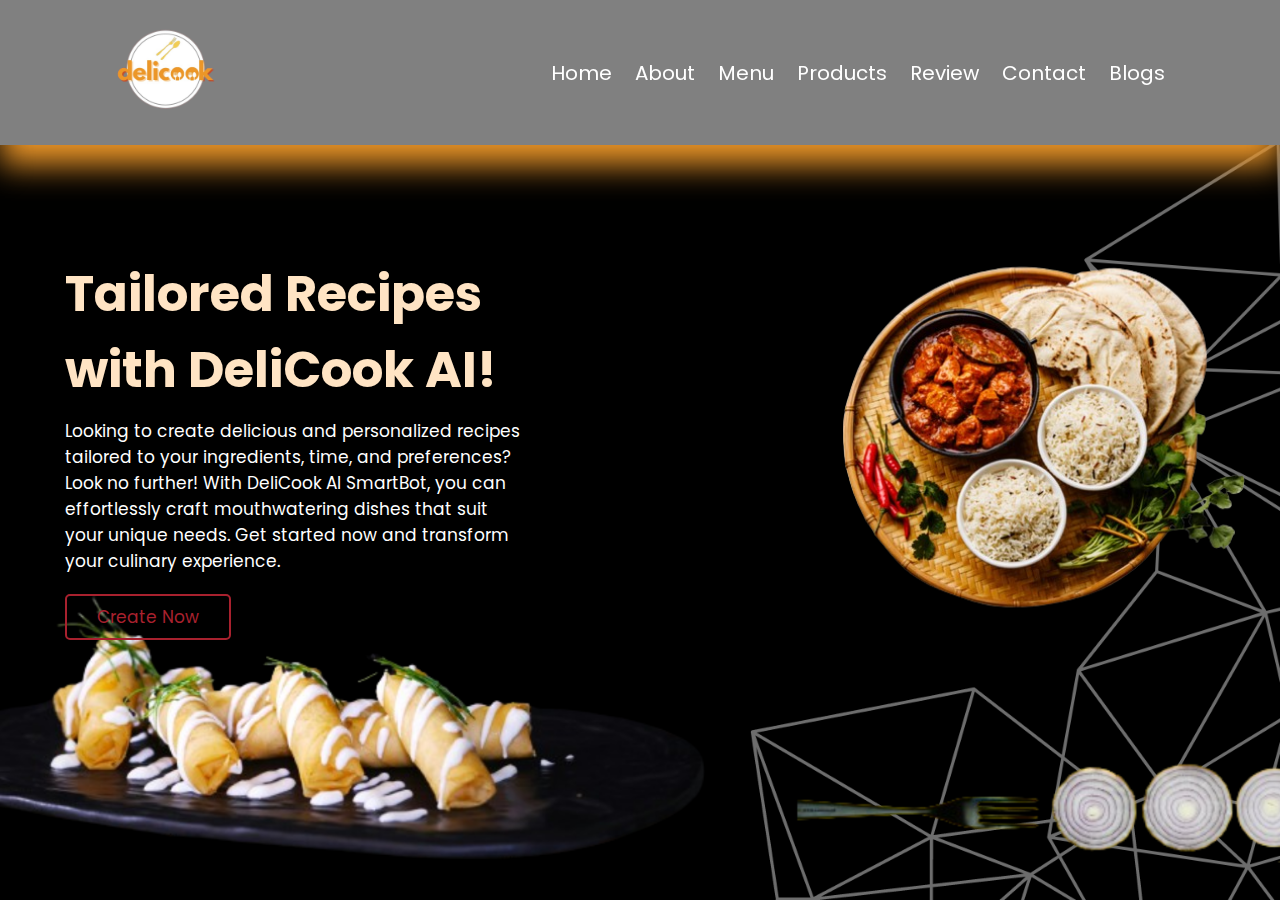
==== index.html @ 35f44f51 "Slight changes in Title" ====
<!DOCTYPE html>
<html lang="en">
<head>
    <meta charset="UTF-8">
    <meta name="viewport" content="width=device-width, initial-scale=1.0">
    <title>DeliCook | AI ChatBot</title>
    <link rel="icon" type="image/x-icon" href="LOGO-removebg-preview.png">
     

    <link rel="stylesheet" href="https://cdnjs.cloudflare.com/ajax/libs/font-awesome/6.5.2/css/all.min.css">

    <!-- custom css file -->
    
    <link rel="stylesheet" href="style.css">
    


</head>
<body>

    <!-- header section starts -->
     <header class = header>
        <a href="#" class="logo">
            <img src="LOGO-removebg-preview.png">
        </a>

        <NAV class="navbar"> 
        <a href="#home">Home</a>
        <a href="#about">About</a>
        <a href="#menu">Menu</a>
        <a href="#product">Products</a>
        <a href="#review">Review</a>
        <a href="#contact">Contact</a>
        <a href="#blogs">Blogs</a>
        </NAV>

        <div class="fas fa-bars" id="menu-btn"></div>
        

     </header>
    <!-- header section ends -->

    <!-- home section starts -->

    <section class="home" id="home">
        <div class="content">
            <h3>Tailored Recipes with DeliCook AI!</h3>
            <p>Looking to create delicious and personalized recipes tailored to your ingredients, time, and preferences? Look no further! With DeliCook AI SmartBot, you can effortlessly craft mouthwatering dishes that suit your unique needs. Get started now and transform your culinary experience.</p>
            <a href="#" class="btn">Create Now</a>
        </div>

        <div class="image">
            <img src="home-removebg-preview.png"></div>
    </section>


    <!-- custom js file link -->

    <script src="script.js"></script>



    







</body>
</html>
---- style.css ----
@import url('https://fonts.googleapis.com/css2?family=Poppins:wght@400;600;900&display=swap');

:root{
    --main-color:#a8212e;
    --secondary:#ed9729;
    --bg:#a8212e;
    --border:1rem solid rgba(255,255,255,.3);
}



*{
    font-family: 'Poppins', sans-serif;
    margin:0; padding:0;
    box-sizing: border-box;
    outline: none;border: none;
    text-decoration: none;
    transition: .2s linear;
}

html{
    font-size: 62.5%;
    overflow-x: hidden;
    scroll-padding-top: 9 rem;
    scroll-behavior: smooth;
}

html::-webkit-scrollbar{
    width: .8rem;
}

html::-webkit-scrollbar-track{
    background: transparent;
}

html::-webkit-scrollbar-thumb{
    background: #fff;
    border-radius: 5rem;
}

.section{
    padding: 2rem 9%;
}

.btn{
    display: inline-block;
    padding: .8rem 3rem ;
    border: .2rem solid var(--main-color);
    color: var(--main-color);
    cursor: pointer;
    font-size: 1.7rem;
    border-radius: .5rem;
    position: relative;
    overflow: hidden;
    z-index: 0;
    margin-top: 1rem;
}

.btn::before{
    content: '';
    position: absolute;
    top: 0; right:0;
    width: 0%;
    height: 100%;
    background:var(--main-color);
    transition: .3s linear;
    z-index: -1;
}

.btn:hover::before{
    width: 100%;
    left:0;
}

.btn:hover{
    color:#fff;
}
body{
    background: #fffada;
}

.header{
    background:grey;
    display: flex;
    align-items: center;
    justify-content: space-between;
    padding:2rem 9%;
    box-shadow: 0 2rem 3rem #ed9729;
    position: fixed;
    top:0;left:0;right:0;
    z-index:1000 ;
}

.header .logo img{
    height: 10rem;
}

.header .navbar a{
    margin-left: 2rem;
    font-size: 2rem;
    color:#fff;
}

.header .navbar a:hover{
    color:#ed9729;
    border-bottom: .1rem solid var(--main-color);
    padding-bottom: .5rem;
}

.header .icons div{
    color: #ed9729;
    cursor: pointer;
    font-size: 2.5rem;
    margin-left: 2rem;
}

.header .icons div:hover{
    color: #fff;
}

#menu-btn{
    font-size: 3rem;
    cursor: pointer;
    color: #ed9729;
    border: .1rem solid #ed9729;
    border-radius: .7rem;
    padding: .5rem 1.5rem;
    display: none;
}

.home{
    display: flex;
    flex-wrap: wrap;
    gap: 10rem;
    min-height: 100vh;
    align-items: center;
    background: url(Untitled\ design\ \(2\).png)no-repeat;
    background-size: cover;
    background-position: center;
}

.home .content{
    flex:1 1 40rem;
    padding: 6.5rem;
}

.home .image{
    flex:1 1 40rem;
}

.home .image img{
    width: 120%;
    padding: 5rem;
    animation: float 2s linear infinite;
}

@keyframes float{
    0%, 100%{
        transform: translateY(2.5rem);
    }
    50%{
        transform: translateY(2rem);
    }
}

.home .content h3{
    font-size: 5rem;
    color: bisque;
}

.home .content p{
    font-size: 1.7rem;
    color: white;
    padding: 1rem 0%;

}
/*media queries */

@media(max-width:991px){

    html{
        font-size: 55%;
    }

    header{
        padding:2 rem;
    }

    section{
        padding: 2rem;
    }

}

@media(max-width:768px){
    #menu-btn{
        display: initial ;
    }

    header .navbar{
        position: absolute;
        top: 100%; left: 0%; right: 0%;
        background: gray;
        border-top: .1rem solid #ed9729;
        clip-path: polygon(0 0, 100% 0, 100% 0, 0% 0%);
    }

    header .navbar.active{
        clip-path: polygon(0 0, 100% 0, 100% 100%, 0% 100%);

    }

    header .navbar a{
        margin: 1.5rem;
        padding: 1.5rem;
        display: block;
        border: .2rem solid #ed9729;
        border-left: .5rem solid #ed9729;
        background: gray;
    }

    section{
        padding: 2rem;
    }

}

@media(max-width:400px){

    html{
        font-size: 55%;
    }

    section{
        padding: 2rem;
    }

}
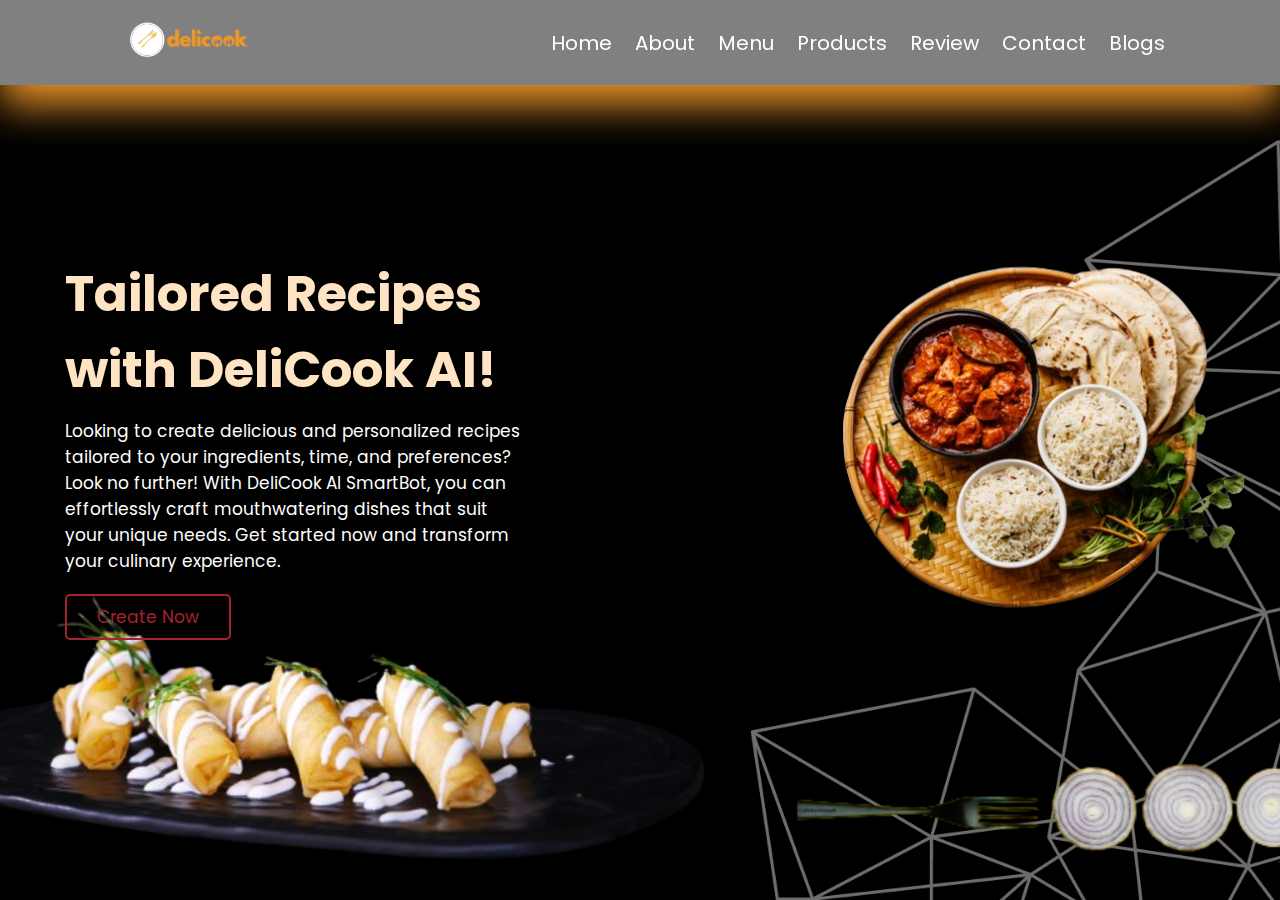
==== commit ce12c559: "Home Section Slight Changes" ====
--- a/index.html
+++ b/index.html
@@ -21,7 +21,7 @@
     <!-- header section starts -->
      <header class = header>
         <a href="#" class="logo">
-            <img src="LOGO-removebg-preview.png">
+            <img src="Untitled design (4).png" height="100px">
         </a>
 
         <NAV class="navbar"> 
--- a/style.css
+++ b/style.css
@@ -85,14 +85,14 @@
     align-items: center;
     justify-content: space-between;
     padding:2rem 9%;
-    box-shadow: 0 2rem 3rem #ed9729;
+    box-shadow: 0 2rem 4rem #ed9729;
     position: fixed;
     top:0;left:0;right:0;
     z-index:1000 ;
 }
 
 .header .logo img{
-    height: 10rem;
+    height: 4rem;
 }
 
 .header .navbar a{
@@ -148,6 +148,8 @@
     flex:1 1 40rem;
 }
 
+
+
 .home .image img{
     width: 120%;
     padding: 5rem;
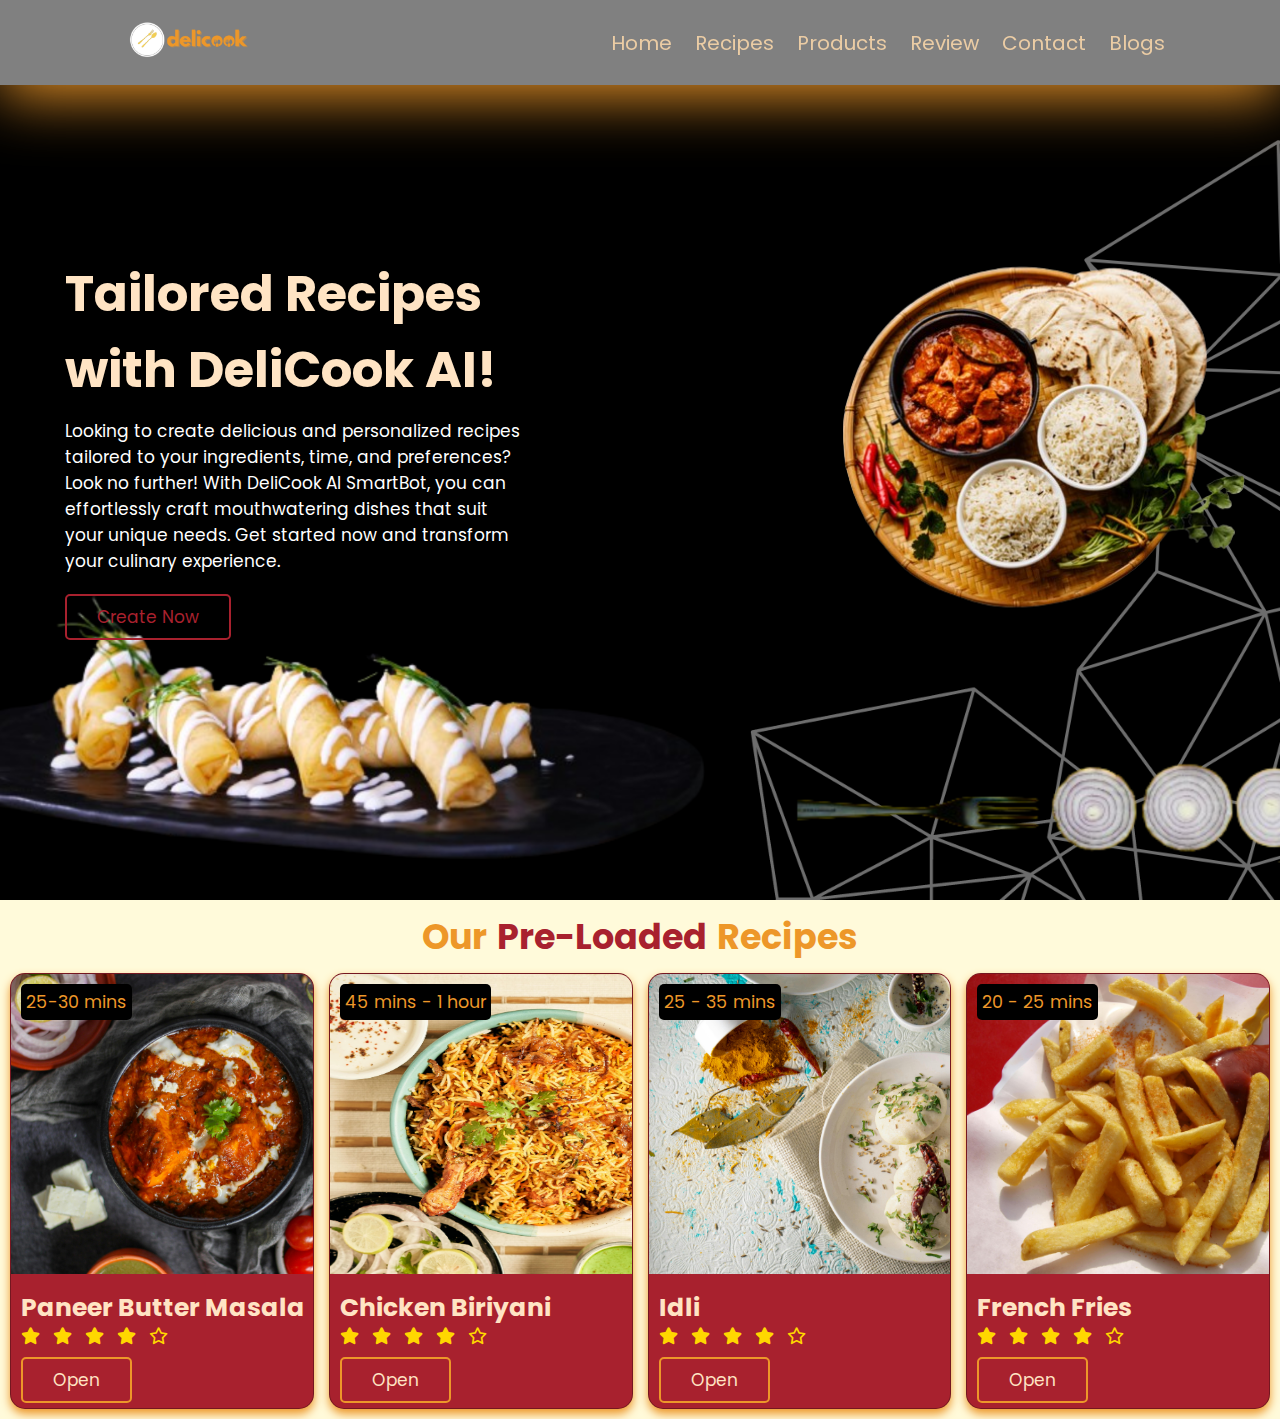
==== commit 44a47a9e: "Recipes Section Complete" ====
--- a/index.html
+++ b/index.html
@@ -26,8 +26,7 @@
 
         <NAV class="navbar"> 
         <a href="#home">Home</a>
-        <a href="#about">About</a>
-        <a href="#menu">Menu</a>
+        <a href="#recipes">Recipes</a>
         <a href="#product">Products</a>
         <a href="#review">Review</a>
         <a href="#contact">Contact</a>
@@ -53,6 +52,105 @@
             <img src="home-removebg-preview.png"></div>
     </section>
 
+    <!-- home section ends -->
+
+    <!-- recipes section starts -->
+
+    <section class="recipes" id="recipes">
+
+        <h1 class="heading">Our<span class="span">Pre-Loaded</span>Recipes</h1>
+        <div class="box-container">
+            <div class="box">
+                <span class="Time">25-30 mins</span>
+                <img class"image" src="Paneer.jpg" height="300" alt="">
+                <h3 class="h3">Paneer Butter Masala</h3>
+                <div class="stars">
+                    <i class="fas fa-star"></i>
+                    <i class="fas fa-star"></i>
+                    <i class="fas fa-star"></i>
+                    <i class="fas fa-star"></i>
+                    <i class="far fa-star"></i>
+                </div>
+                <a href="https://www.indianhealthyrecipes.com/paneer-butter-masala-restaurant-style/" class="btn">Open </a>
+            </div>
+
+            <div class="box">
+                <span class="Time">45 mins - 1 hour</span>
+                <img class"image" src="biriyani.jpg" height="300" width="400" alt="">
+                <h3 class="h3">Chicken Biriyani</h3>
+                <div class="stars">
+                    <i class="fas fa-star"></i>
+                    <i class="fas fa-star"></i>
+                    <i class="fas fa-star"></i>
+                    <i class="fas fa-star"></i>
+                    <i class="far fa-star"></i>
+                </div>
+                <a href="https://www.indianhealthyrecipes.com/paneer-butter-masala-restaurant-style/" class="btn">Open </a>
+            </div>
+
+            <div class="box">
+                <span class="Time">25 - 35 mins</span>
+                <img class"image" src="Idli.jpg" height="300" alt="">
+                <h3 class="h3">Idli</h3>
+                <div class="stars">
+                    <i class="fas fa-star"></i>
+                    <i class="fas fa-star"></i>
+                    <i class="fas fa-star"></i>
+                    <i class="fas fa-star"></i>
+                    <i class="far fa-star"></i>
+                </div>
+                <a href="https://www.indianhealthyrecipes.com/paneer-butter-masala-restaurant-style/" class="btn">Open </a>
+            </div>
+
+            <div class="box">
+                <span class="Time">20 - 25 mins</span>
+                <img class"image" src="French Fries.jpg" height="300" alt="">
+                <h3 class="h3">French Fries</h3>
+                <div class="stars">
+                    <i class="fas fa-star"></i>
+                    <i class="fas fa-star"></i>
+                    <i class="fas fa-star"></i>
+                    <i class="fas fa-star"></i>
+                    <i class="far fa-star"></i>
+                </div>
+                <a href="https://www.indianhealthyrecipes.com/paneer-butter-masala-restaurant-style/" class="btn">Open </a>
+            </div>
+
+            <!-- <div class="box">
+                <span class="Time">15-20 mins</span>
+                <img class"image" src="Indian Masala Chai.jpg" height="300" alt="">
+                <h3>Indian Masala Chai</h3>
+                <div class="stars">
+                    <i class="fas fa-star"></i>
+                    <i class="fas fa-star"></i>
+                    <i class="fas fa-star"></i>
+                    <i class="fas fa-star"></i>
+                    <i class="far fa-star"></i>
+                </div>
+                <a href="https://www.indianhealthyrecipes.com/paneer-butter-masala-restaurant-style/" class="btn">Open </a>
+            </div>
+
+            <div class="box">
+                <span class="Time">25 - 30 mins</span>
+                <img class"image" src="Lemom Rice.jpg" height="300" alt="">
+                <h3>Lemon Rice</h3>
+                <div class="stars">
+                    <i class="fas fa-star"></i>
+                    <i class="fas fa-star"></i>
+                    <i class="fas fa-star"></i>
+                    <i class="fas fa-star"></i>
+                    <i class="far fa-star"></i>
+                </div>
+                <a href="https://www.indianhealthyrecipes.com/paneer-butter-masala-restaurant-style/" class="btn">Open </a>
+            </div> -->
+
+            
+
+
+        
+        </div>
+    </section>
+
 
     <!-- custom js file link -->
 
--- a/style.css
+++ b/style.css
@@ -41,6 +41,15 @@
 .section{
     padding: 2rem 9%;
 }
+
+.heading{
+    text-align: center;
+    font-size:3.5rem;
+    padding:1rem;
+    color: #ed9729;
+}
+
+
 
 .btn{
     display: inline-block;
@@ -85,7 +94,7 @@
     align-items: center;
     justify-content: space-between;
     padding:2rem 9%;
-    box-shadow: 0 2rem 4rem #ed9729;
+    box-shadow: 0 1rem 6rem #ed9729;
     position: fixed;
     top:0;left:0;right:0;
     z-index:1000 ;
@@ -98,7 +107,7 @@
 .header .navbar a{
     margin-left: 2rem;
     font-size: 2rem;
-    color:#fff;
+    color:#ebcca4;
 }
 
 .header .navbar a:hover{
@@ -144,6 +153,103 @@
     padding: 6.5rem;
 }
 
+
+.heading .span{
+    text-align: center;
+    font-size:3.5rem;
+    padding:1rem;
+    color: #a8212e;
+
+}
+
+.recipes .box-container{
+    display: flex;
+    flex-wrap: wrap;
+    gap: 1.5rem;
+    margin-left: 1rem;
+    margin-right: 1rem;
+    margin-bottom: 1rem;
+}
+
+.recipes .box-container .box{
+    flex: 1 1 30rem;
+    position: relative;
+    overflow: hidden;
+    box-shadow: 0 .5rem 1rem #ed9729;
+    border: .1rem solid rgba(0, 0, 0, .3);
+    cursor: pointer;
+    background: #a8212e;
+    border-radius: 1.5rem;
+    position: relative;
+}
+
+.recipes .box-container .box .image{
+    height: 100%;
+    width: 100%;
+    object-fit: cover;
+    position: absolute;
+    top:-100%; left:0;
+}
+
+.recipes .box-container .box .Time{
+    position: absolute;
+    top: 1rem; left: 1rem;
+    background: black;
+    color: #ed9729;
+    font-size: 1.75rem;
+    padding: .5rem;
+    border-radius: .5rem;
+
+}
+
+.recipes .box-container .box h3{
+    font-size: 2.5rem;
+    color: bisque;
+    padding-top: 1rem;
+    padding-left: 1rem;
+}
+
+.recipes .box-container .box .stars i{
+    color: gold;
+    font-size: 1.7rem;
+    padding-left: 1rem;
+}
+
+.recipes .box-container .box .btn{
+    display: inline-block;
+    padding: .8rem 3rem ;
+    border: .2rem solid #ed9729;
+    color: bisque;
+    cursor: pointer;
+    font-size: 1.7rem;
+    border-radius: .5rem;
+    position: relative;
+    overflow: hidden;
+    z-index: 0;
+    margin-top: 1rem;
+    margin-left: 1rem;
+}
+
+.recipes .box-container .box .btn::before{
+    content: '';
+    position: absolute;
+    top: 0; right:0;
+    width: 0%;
+    height: 100%;
+    background:black;
+    transition: .3s linear;
+    z-index: -1;
+}
+
+.recipes .box-container .box .btn:hover::before{
+    width: 100%;
+    left:0;
+}
+
+.recipes .box-container .box .btn:hover{
+    color:#ed9729;
+} 
+
 .home .image{
     flex:1 1 40rem;
 }
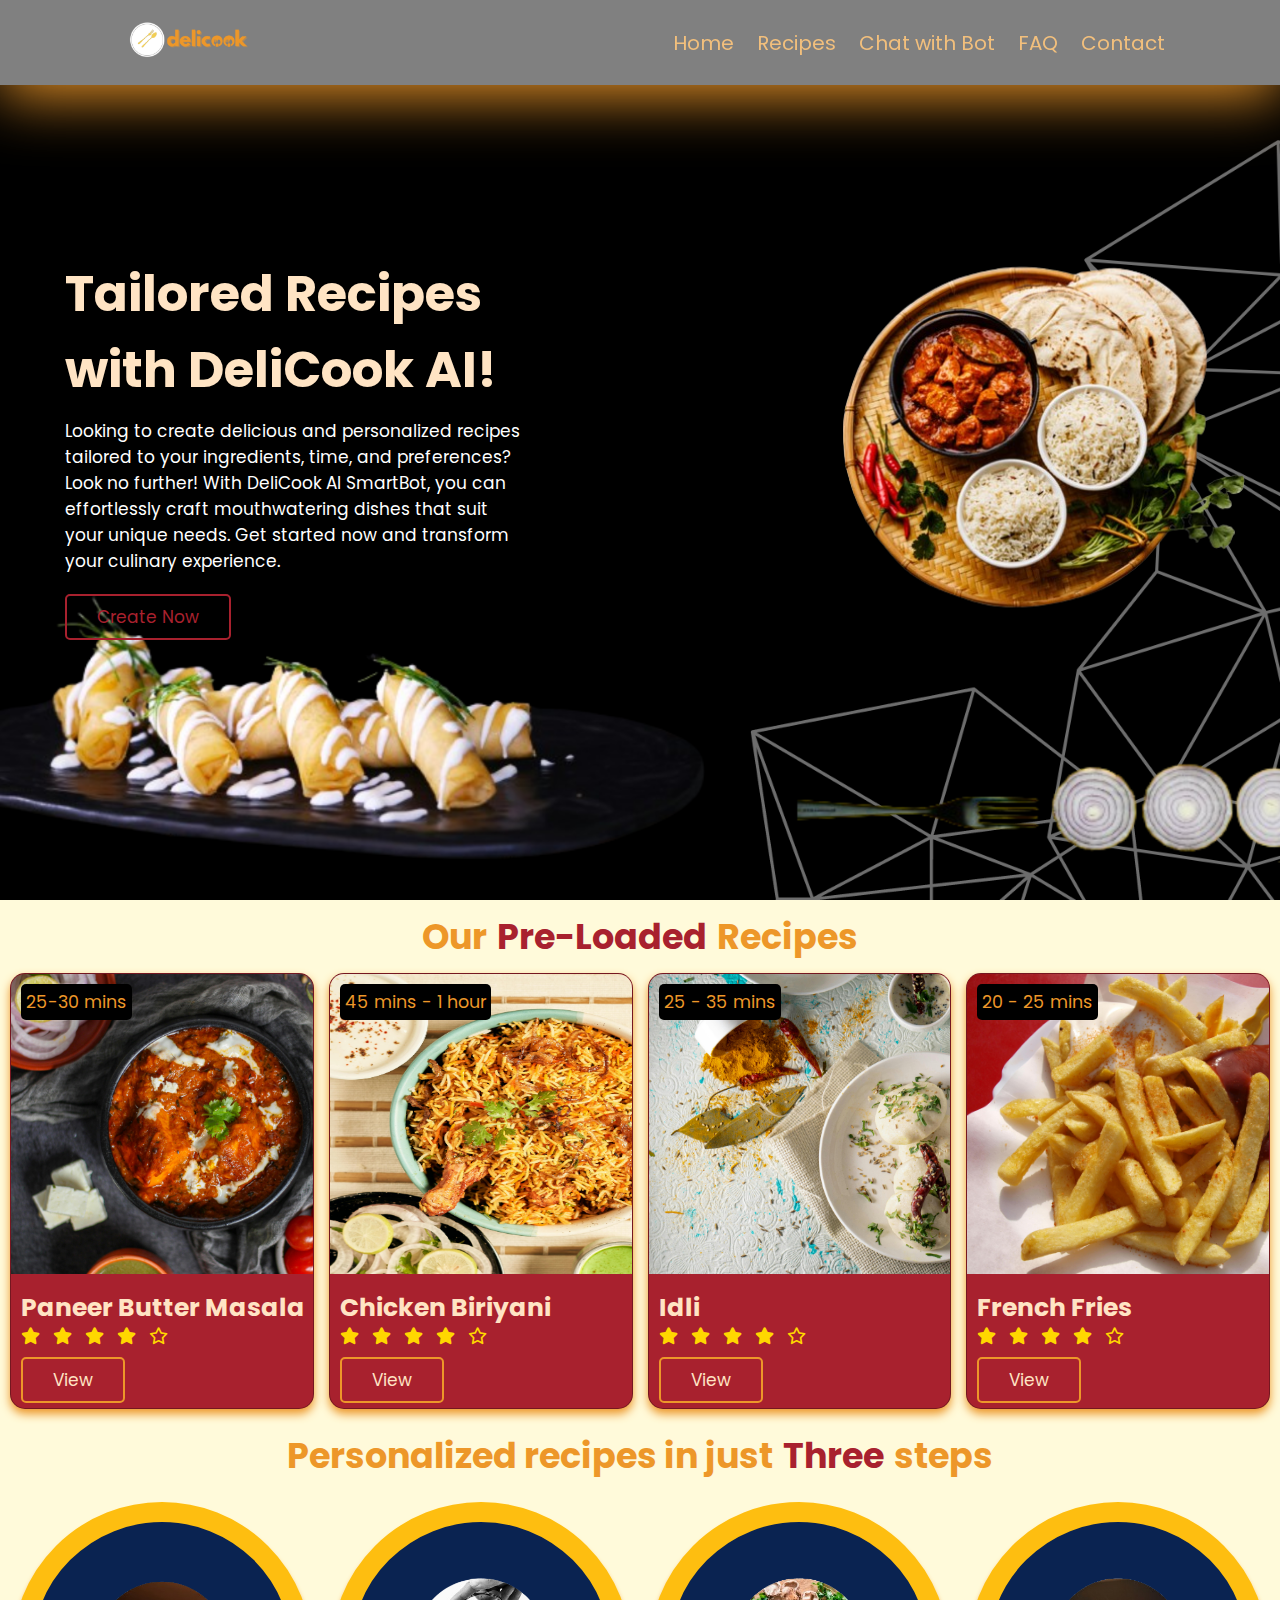
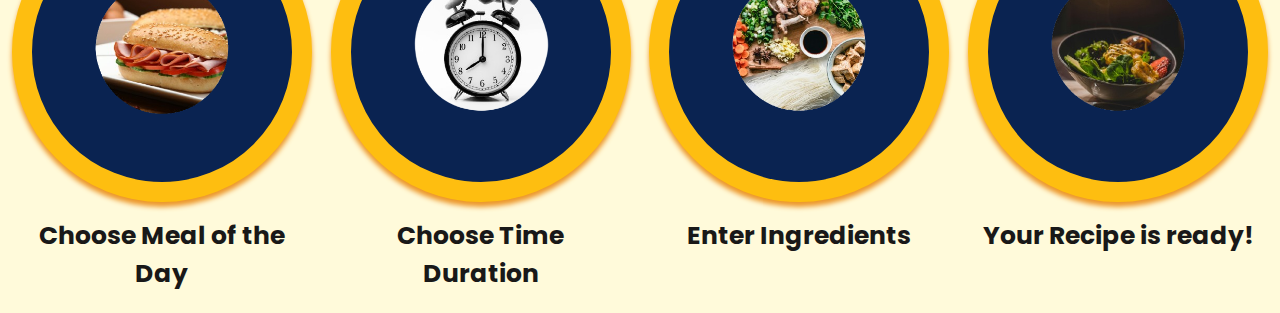
==== commit 44741c84: "Steps complete" ====
--- a/index.html
+++ b/index.html
@@ -27,10 +27,10 @@
         <NAV class="navbar"> 
         <a href="#home">Home</a>
         <a href="#recipes">Recipes</a>
-        <a href="#product">Products</a>
-        <a href="#review">Review</a>
+        <a target="_blank" href="https://mediafiles.botpress.cloud/4c23d855-51c5-4d95-b989-250f9d710478/webchat/bot.html">Chat with Bot</a>
+        <a href="#faq">FAQ</a>
         <a href="#contact">Contact</a>
-        <a href="#blogs">Blogs</a>
+        
         </NAV>
 
         <div class="fas fa-bars" id="menu-btn"></div>
@@ -45,7 +45,7 @@
         <div class="content">
             <h3>Tailored Recipes with DeliCook AI!</h3>
             <p>Looking to create delicious and personalized recipes tailored to your ingredients, time, and preferences? Look no further! With DeliCook AI SmartBot, you can effortlessly craft mouthwatering dishes that suit your unique needs. Get started now and transform your culinary experience.</p>
-            <a href="#" class="btn">Create Now</a>
+            <a target="_blank" href="https://mediafiles.botpress.cloud/4c23d855-51c5-4d95-b989-250f9d710478/webchat/bot.html" class="btn">Create Now</a>
         </div>
 
         <div class="image">
@@ -71,7 +71,7 @@
                     <i class="fas fa-star"></i>
                     <i class="far fa-star"></i>
                 </div>
-                <a href="https://www.indianhealthyrecipes.com/paneer-butter-masala-restaurant-style/" class="btn">Open </a>
+                <a target="_blank" href="https://www.indianhealthyrecipes.com/paneer-butter-masala-restaurant-style/" class="btn">View</a>
             </div>
 
             <div class="box">
@@ -85,7 +85,7 @@
                     <i class="fas fa-star"></i>
                     <i class="far fa-star"></i>
                 </div>
-                <a href="https://www.indianhealthyrecipes.com/paneer-butter-masala-restaurant-style/" class="btn">Open </a>
+                <a target="_blank" href="https://www.indianhealthyrecipes.com/chicken-biryani-recipe/" class="btn">View</a>
             </div>
 
             <div class="box">
@@ -99,7 +99,7 @@
                     <i class="fas fa-star"></i>
                     <i class="far fa-star"></i>
                 </div>
-                <a href="https://www.indianhealthyrecipes.com/paneer-butter-masala-restaurant-style/" class="btn">Open </a>
+                <a target="_blank" href="https://www.indianhealthyrecipes.com/soft-idli-recipe-using-idli-rava/" class="btn">View </a>
             </div>
 
             <div class="box">
@@ -113,7 +113,7 @@
                     <i class="fas fa-star"></i>
                     <i class="far fa-star"></i>
                 </div>
-                <a href="https://www.indianhealthyrecipes.com/paneer-butter-masala-restaurant-style/" class="btn">Open </a>
+                <a target="_blank" href="https://www.indianhealthyrecipes.com/french-fries/" class="btn">View</a>
             </div>
 
             <!-- <div class="box">
@@ -144,10 +144,33 @@
                 <a href="https://www.indianhealthyrecipes.com/paneer-butter-masala-restaurant-style/" class="btn">Open </a>
             </div> -->
 
-            
+        </div>
+    </section>
+
+    <!-- steps section -->
+
+<h1 class="heading">Personalized recipes in just<span class="span">Three</span>steps</h1> 
 
 
-        
+    <section class="steps">
+        <div class="box">
+            <img src="Untitled_design__5_-removebg-preview.png" height="300">
+            <h3>Choose Meal of the Day</h3>
+        </div>
+
+        <div class="box">
+            <img src="Untitled_design__6_-removebg-preview.png" height="300" alt="">
+            <h3>Choose Time Duration</h3>
+        </div>
+
+        <div class="box">
+            <img src="Untitled_design__7_-removebg-preview.png" height="300" alt="">
+            <h3>Enter Ingredients</h3>
+        </div>
+
+        <div class="box">
+            <img src="Untitled_design__8_-removebg-preview.png" height="300" alt="">
+            <h3>Your Recipe is ready!</h3>
         </div>
     </section>
 
--- a/style.css
+++ b/style.css
@@ -42,13 +42,12 @@
     padding: 2rem 9%;
 }
 
-.heading{
-    text-align: center;
+.heading {
+    text-align:center;
     font-size:3.5rem;
     padding:1rem;
     color: #ed9729;
 }
-
 
 
 .btn{
@@ -107,7 +106,7 @@
 .header .navbar a{
     margin-left: 2rem;
     font-size: 2rem;
-    color:#ebcca4;
+    color:#f2bf7c;
 }
 
 .header .navbar a:hover{
@@ -228,6 +227,7 @@
     z-index: 0;
     margin-top: 1rem;
     margin-left: 1rem;
+    margin-bottom: 0.75jrem;
 }
 
 .recipes .box-container .box .btn::before{
@@ -262,6 +262,38 @@
     animation: float 2s linear infinite;
 }
 
+.steps{
+    display: flex;
+    flex-wrap: wrap;
+    gap: 1.5rem;
+    padding: 1rem;
+}
+
+.steps .box{
+    flex: 1 1 0rem;
+    padding: 0rem;
+    text-align: center;
+    color: fff;
+    background-size: cover;
+    object-fit: cover;
+}
+
+.steps .box img{
+    border-radius: 50%;
+    border: 2rem solid #FEBE10;
+    box-shadow: 0 .5rem .5rem #ed9729;
+    background-color: #0a2351;
+    background-size: cover;
+    object-fit: cover;
+}
+
+
+.steps .box h3{
+    font-size: 2.5rem;
+    color: rgb(25, 24, 24);
+    padding: 1rem;
+}
+
 @keyframes float{
     0%, 100%{
         transform: translateY(2.5rem);
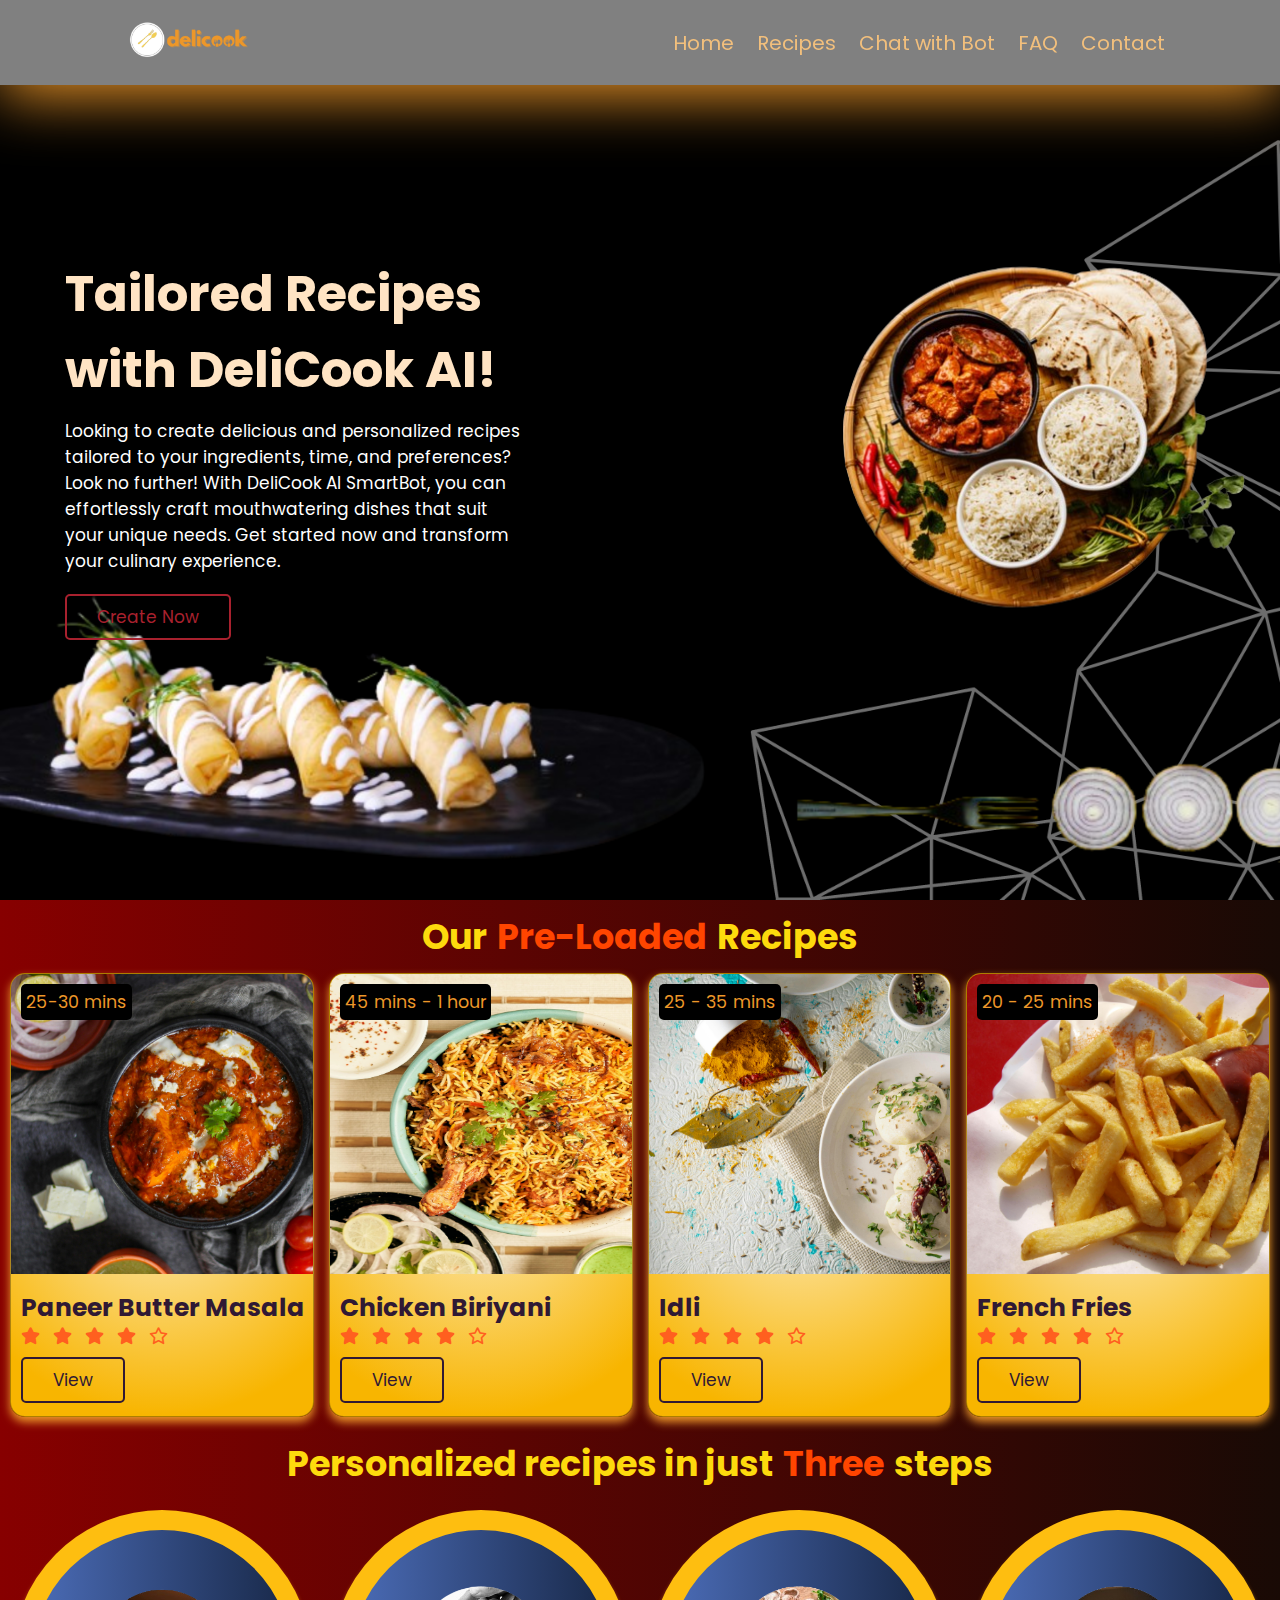
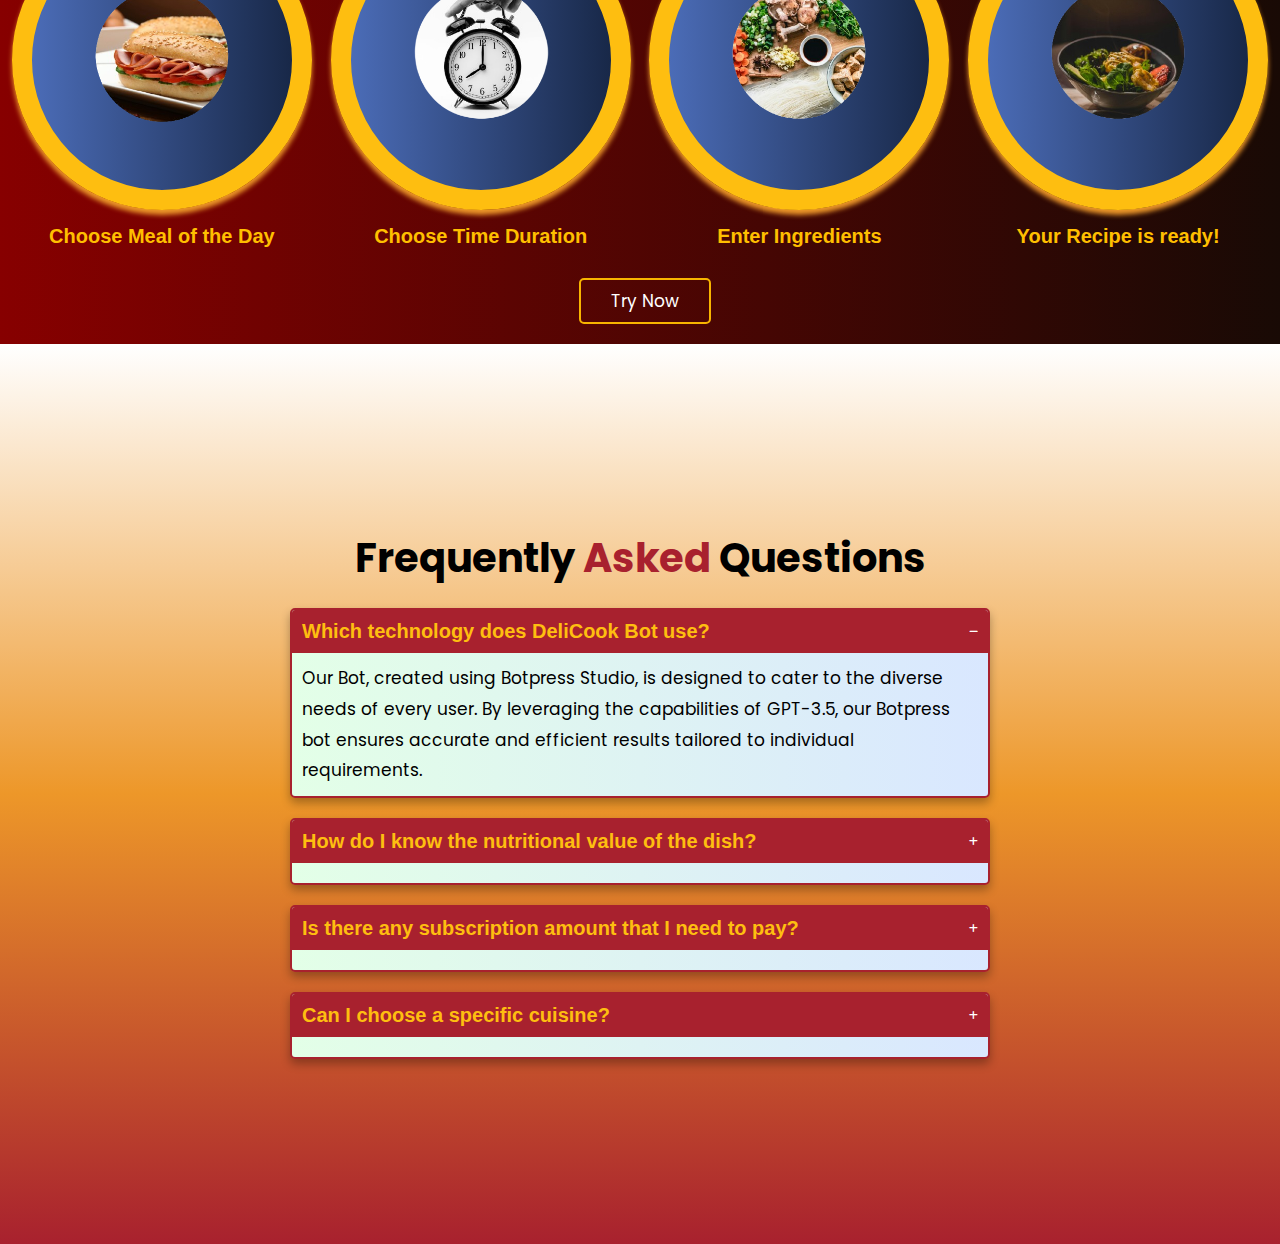
==== commit 7b085220: "FAQ complete" ====
--- a/index.html
+++ b/index.html
@@ -172,6 +172,43 @@
             <img src="Untitled_design__8_-removebg-preview.png" height="300" alt="">
             <h3>Your Recipe is ready!</h3>
         </div>
+
+        
+
+    </section>
+
+    <div class="boxdiv">
+
+        <a target="_blank" href="https://mediafiles.botpress.cloud/4c23d855-51c5-4d95-b989-250f9d710478/webchat/bot.html" class="btn">Try Now</a>
+     
+    </div>
+    
+
+    <section class="faq" id="faq">
+    <div class="box-container">
+        <h1 class="headon">Frequently <span class="span">Asked </span>Questions</h1>
+        <div class="box active">
+            <div class="head"><h3>Which technology does DeliCook Bot use?</h3> <i class="fas fa-minus"></i></div>
+            <p class="content">Our Bot, created using Botpress Studio, is designed to cater to the diverse needs of every user. By leveraging the capabilities of GPT-3.5, our Botpress bot ensures accurate and efficient results tailored to individual requirements.</p>
+        </div>
+
+        <div class="box">
+            <div class="head"><h3>How do I know the nutritional value of the dish?</h3> <i class="fas fa-plus"></i></div>
+            <p class="content">Our top priority has always been providing healthy and delicious food. Once a recipe is generated, you are welcome to ask the bot any follow-up questions about nutritional value, servings, and other related topics.</p>
+        </div>
+
+        <div class="box">
+            <div class="head"><h3>Is there any subscription amount that I need to pay?</h3> <i class="fas fa-plus"></i></div>
+            <p class="content">No, our primary focus is to deliver recipes that are free for all and there is absolute no need to pay a single penny to use this service.</p>
+        </div>
+
+        <div class="box">
+            <div class="head"><h3>Can I choose a specific cuisine?</h3> <i class="fas fa-plus"></i></div>
+            <p class="content">Yes, we offer a wide variety of dishes from nearly every country around the world.</p>
+        </div>
+
+    </div>
+
     </section>
 
 
--- a/style.css
+++ b/style.css
@@ -46,7 +46,7 @@
     text-align:center;
     font-size:3.5rem;
     padding:1rem;
-    color: #ed9729;
+    color: #FDDA0D;
 }
 
 
@@ -84,7 +84,7 @@
     color:#fff;
 }
 body{
-    background: #fffada;
+    background-image: linear-gradient(to right, #870000, #190a05);
 }
 
 .header{
@@ -157,7 +157,7 @@
     text-align: center;
     font-size:3.5rem;
     padding:1rem;
-    color: #a8212e;
+    color: orangered;
 
 }
 
@@ -177,7 +177,7 @@
     box-shadow: 0 .5rem 1rem #ed9729;
     border: .1rem solid rgba(0, 0, 0, .3);
     cursor: pointer;
-    background: #a8212e;
+    background-image: radial-gradient(circle farthest-side, #fceabb, #f8b500);
     border-radius: 1.5rem;
     position: relative;
 }
@@ -203,13 +203,13 @@
 
 .recipes .box-container .box h3{
     font-size: 2.5rem;
-    color: bisque;
+    color: #301934;
     padding-top: 1rem;
     padding-left: 1rem;
 }
 
 .recipes .box-container .box .stars i{
-    color: gold;
+    color: #ff5f1f;
     font-size: 1.7rem;
     padding-left: 1rem;
 }
@@ -217,8 +217,8 @@
 .recipes .box-container .box .btn{
     display: inline-block;
     padding: .8rem 3rem ;
-    border: .2rem solid #ed9729;
-    color: bisque;
+    border: .2rem solid #301934;
+    color: #301934;
     cursor: pointer;
     font-size: 1.7rem;
     border-radius: .5rem;
@@ -227,7 +227,7 @@
     z-index: 0;
     margin-top: 1rem;
     margin-left: 1rem;
-    margin-bottom: 0.75jrem;
+    margin-bottom: 0.75rem;
 }
 
 .recipes .box-container .box .btn::before{
@@ -255,7 +255,6 @@
 }
 
 
-
 .home .image img{
     width: 120%;
     padding: 5rem;
@@ -282,16 +281,57 @@
     border-radius: 50%;
     border: 2rem solid #FEBE10;
     box-shadow: 0 .5rem .5rem #ed9729;
-    background-color: #0a2351;
-    background-size: cover;
+    background: linear-gradient(90deg, #4b6cb7 0%, #182848 100%);
     object-fit: cover;
 }
 
 
 .steps .box h3{
-    font-size: 2.5rem;
-    color: rgb(25, 24, 24);
+    font-size: 2rem;
+    color: #FFBF00;
     padding: 1rem;
+    font-family: Verdana, Geneva, Tahoma, sans-serif;
+}
+
+.boxdiv {
+    display: flex;
+    justify-content: center;
+    align-items: center;
+}
+
+.boxdiv .btn{
+    display: inline-block;
+    padding: .8rem 3rem ;
+    border: .2rem solid #f8b500;
+    color: white;
+    cursor: pointer;
+    font-size: 1.7rem;
+    border-radius: .5rem;
+    position: relative;
+    overflow: hidden;
+    z-index: 0;
+    margin-top: 1rem;
+    margin-left: 1rem;
+    margin-bottom: 2rem;
+}
+
+.boxdiv .btn::before{
+    content: '';
+    position: absolute;
+    top: 0; right:0;
+    width: 0%;
+    height: 100%;
+    background: linear-gradient(90deg, #fcff9e 0%, #c67700 100%);    transition: .3s linear;
+    z-index: -1;
+}
+
+.boxdiv .btn:hover::before{
+    width: 100%;
+    left:0;
+}
+
+.boxdiv .btn:hover{
+    color: black;
 }
 
 @keyframes float{
@@ -312,6 +352,93 @@
     font-size: 1.7rem;
     color: white;
     padding: 1rem 0%;
+
+}
+
+.head h3{
+    color:#FEBE10;
+    font-size: 2rem;
+    font-family: Verdana, Geneva, Tahoma, sans-serif;
+}
+
+.faq .box-container .headon{
+    font-size: 4rem;
+    color: black	;
+}
+
+.faq .box-container .headon .span{
+    color: #a8212e;
+    font-size: 4rem;
+}
+
+.faq .content{
+    color: black;
+    font-size: 1.7rem;
+}
+
+.faq {
+    background: linear-gradient(180deg, #fff, #ed9729, #a8212e);
+}
+
+.faq .box-container{
+    display: flex;
+    flex-wrap: wrap;
+    gap: 20px;
+    align-items: center;
+    justify-content: center;
+    flex-flow: column;
+    padding: 2px;
+    min-height: 100vh;
+    margin-top: 5 rem;
+}
+
+.faq .box-container .box{
+    max-width: 700px;
+    background: linear-gradient(90deg, #e3ffe7 0%, #d9e7ff 100%);
+    border: 2px solid #a8212e;
+    box-shadow: 0 5px 10px rgba(0, 0, 0, .3);
+    border-radius: 5px;
+    overflow: hidden;
+    position: relative;
+
+}
+
+.faq .box-container .box .head{
+    display: flex;
+    align-items: center;
+    justify-content: space-between;
+    gap: 10px;
+    padding: 10px;
+    cursor: pointer;
+}
+
+.faq .box-container .box .head{
+    background: #a8212e;
+    color: white;
+}
+
+.faq .box-container .box .head i{
+    transition: 0.5s cubic-bezier(0.05, 0.89, 0.26, 1.31);
+}
+
+.faq .box-container .box.active .head i{
+    transform: rotate(180deg);
+}
+
+.faq .box-container .box .content{
+    line-height: 1.8;
+    padding: 10px;
+    height: 0;
+    transform-origin: top;
+    transform: scaleY(0);
+}
+
+.faq .box-container .box.active .content{
+    padding: 10px;
+    height: auto;
+    transform-origin: top;
+    transform: scaleY(1);
+    transition: 0.5s cubic-bezier(0.05, 0.89, 0.26, 1.31);
 
 }
 /*media queries */
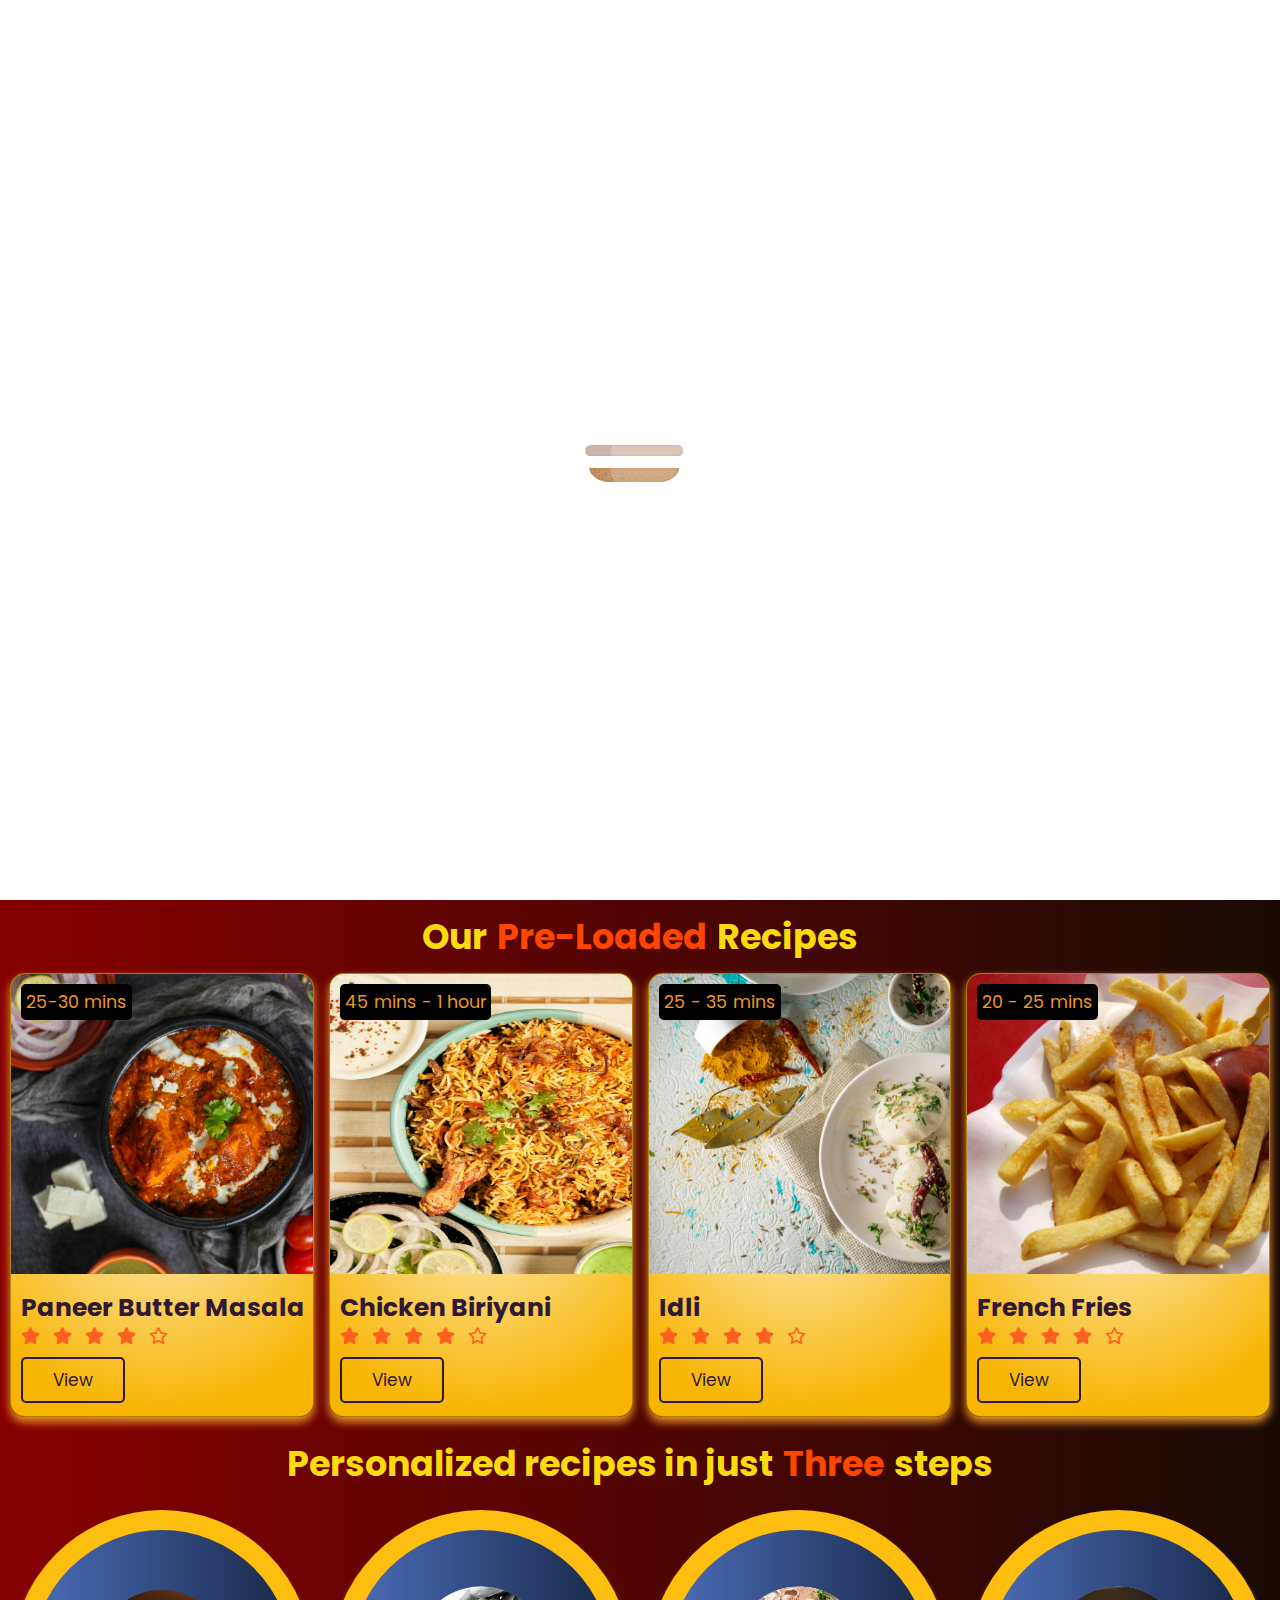
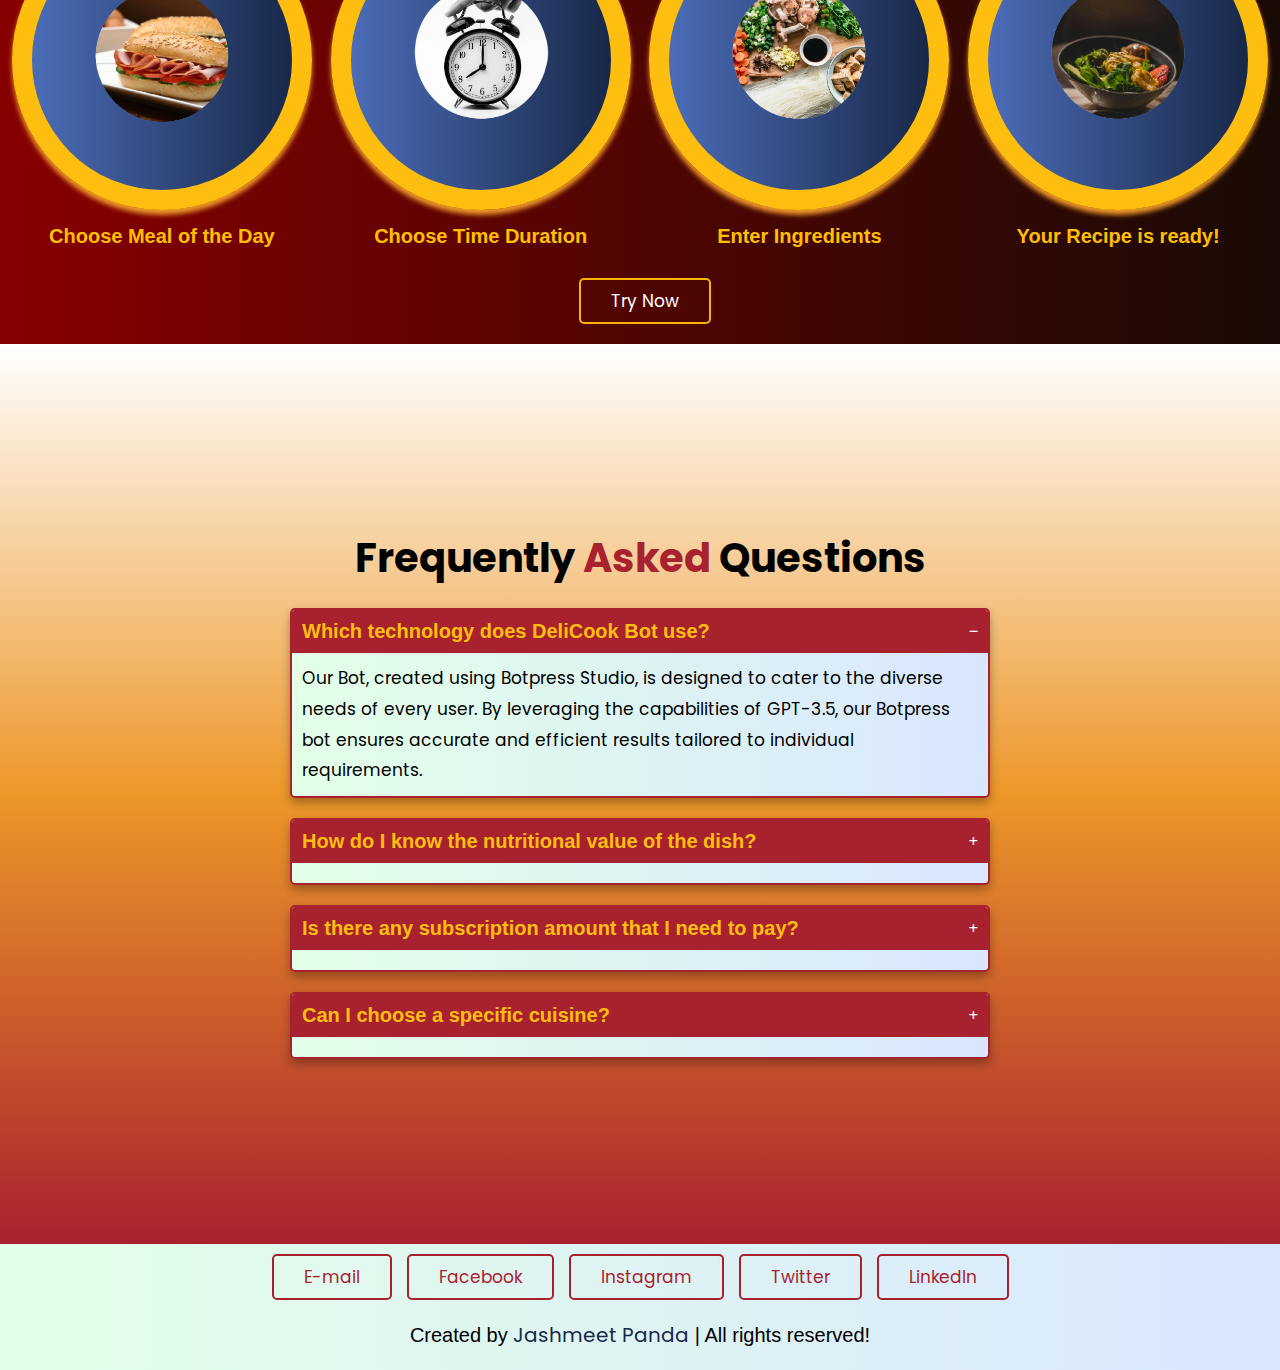
==== commit 21748f38: "Complete" ====
--- a/index.html
+++ b/index.html
@@ -211,8 +211,25 @@
 
     </section>
 
+    <section class="contact" id="contact">
+        <div class="share">
+            <a href="#" class="btn">E-mail</a>
+            <a href="#" class="btn">Facebook</a>
+            <a href="#" class="btn">Instagram</a>
+            <a href="#" class="btn">Twitter</a>
+            <a target="_blank" href="https://www.linkedin.com/in/jashmeetpanda" class="btn">LinkedIn</a>
+        </div>
+
+        <h1 class="credit"> Created by <span>Jashmeet Panda</span> | All rights reserved!</h1>
+    </section>
+
+    <div class="loader-container">
+        <img src="loader.gif" alt="">
+    </div>
+
 
     <!-- custom js file link -->
+    
 
     <script src="script.js"></script>
 
--- a/style.css
+++ b/style.css
@@ -334,6 +334,46 @@
     color: black;
 }
 
+.contact {
+    background: linear-gradient(90deg, #e3ffe7 0%, #d9e7ff 100%);;
+    text-align: center;
+}
+
+.contact .share{
+    display: flex;
+    gap: 1.5rem;
+    justify-content: center;
+    flex-wrap: wrap;
+}
+
+.contact .credit{
+    padding: 2rem 1rem;
+    color: black;
+    font-weight: normal;
+    font-family: Verdana, Geneva, Tahoma, sans-serif;
+    font-size: 2rem;
+}
+
+.contact .credit span{
+    color: #182848;
+}
+
+.loader-container{
+    position: fixed;
+    top: 0; left: 0;
+    z-index: 10000;
+    background: #fff;
+    display: flex;
+    align-items: center;
+    justify-content: center;
+    height: 100%;
+    width: 100%;
+}
+
+.loader-container.fade-out{
+    top: -120%;
+}
+
 @keyframes float{
     0%, 100%{
         transform: translateY(2.5rem);
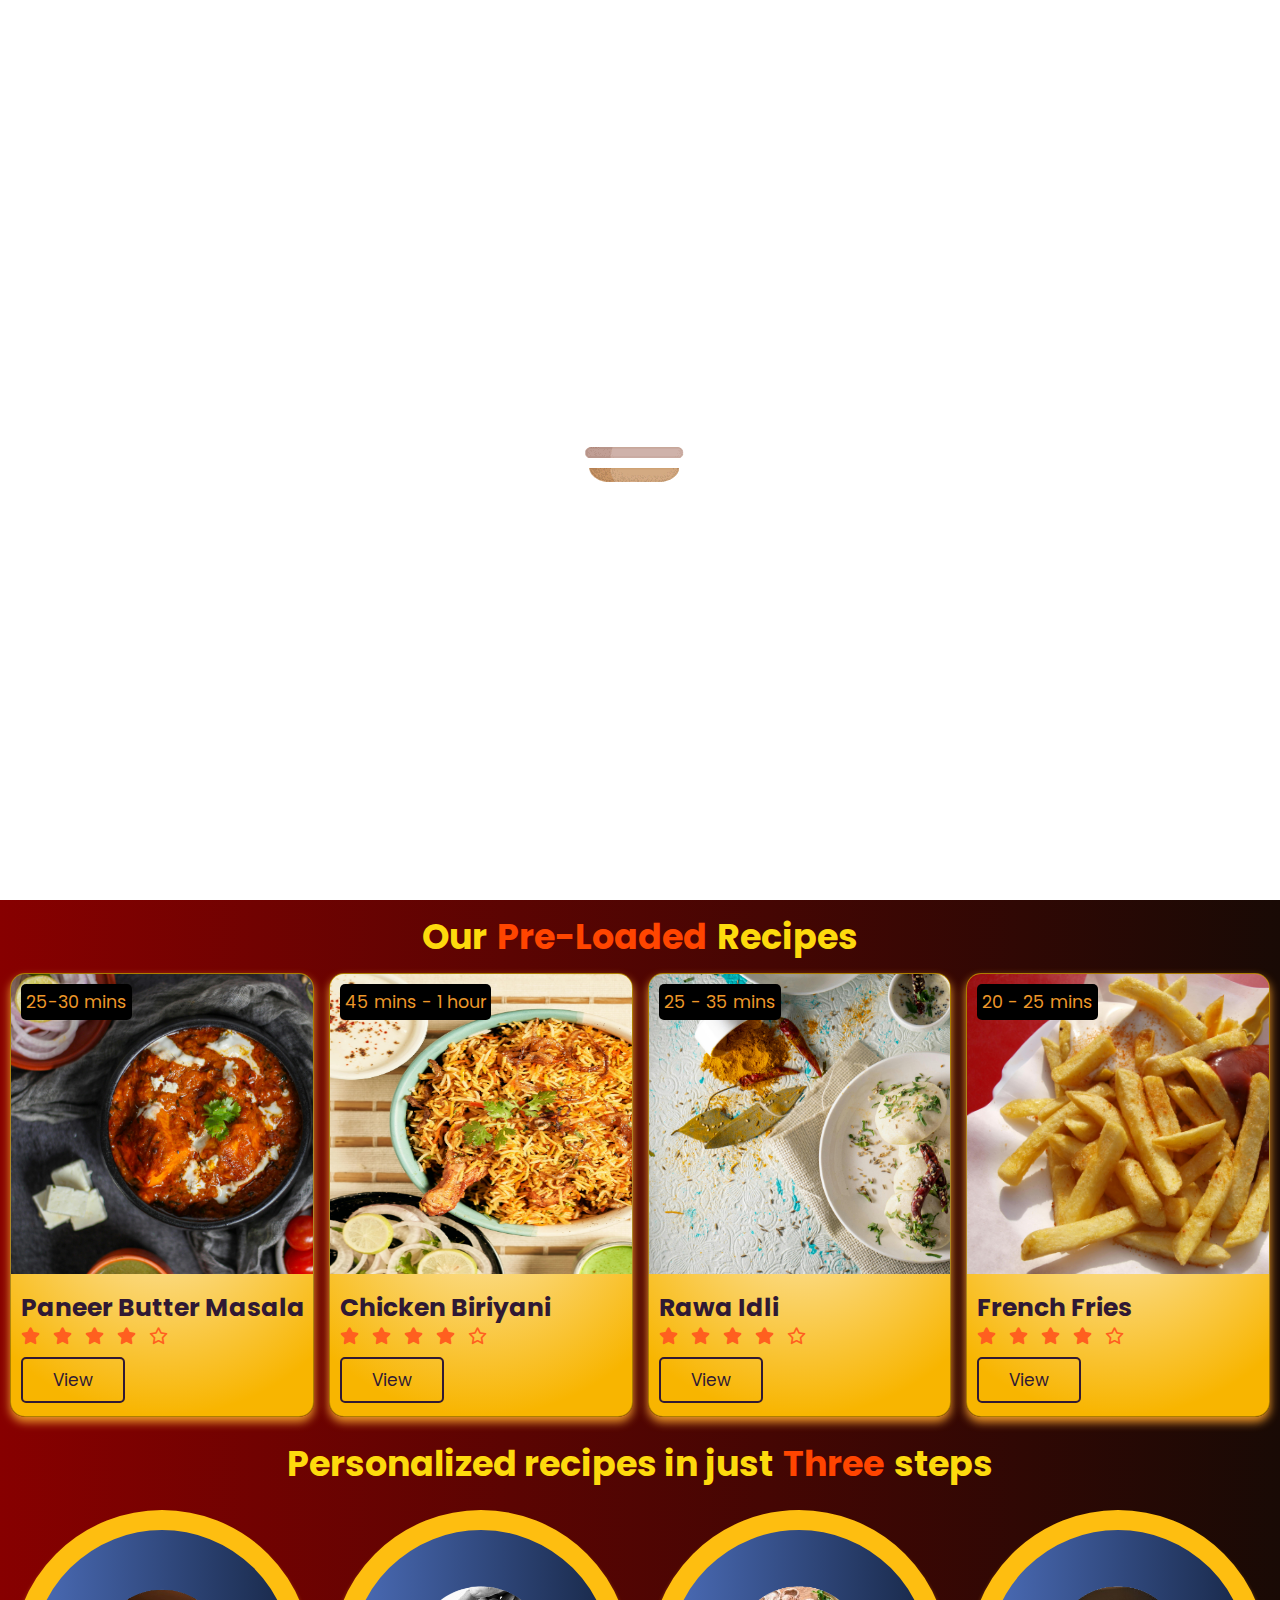
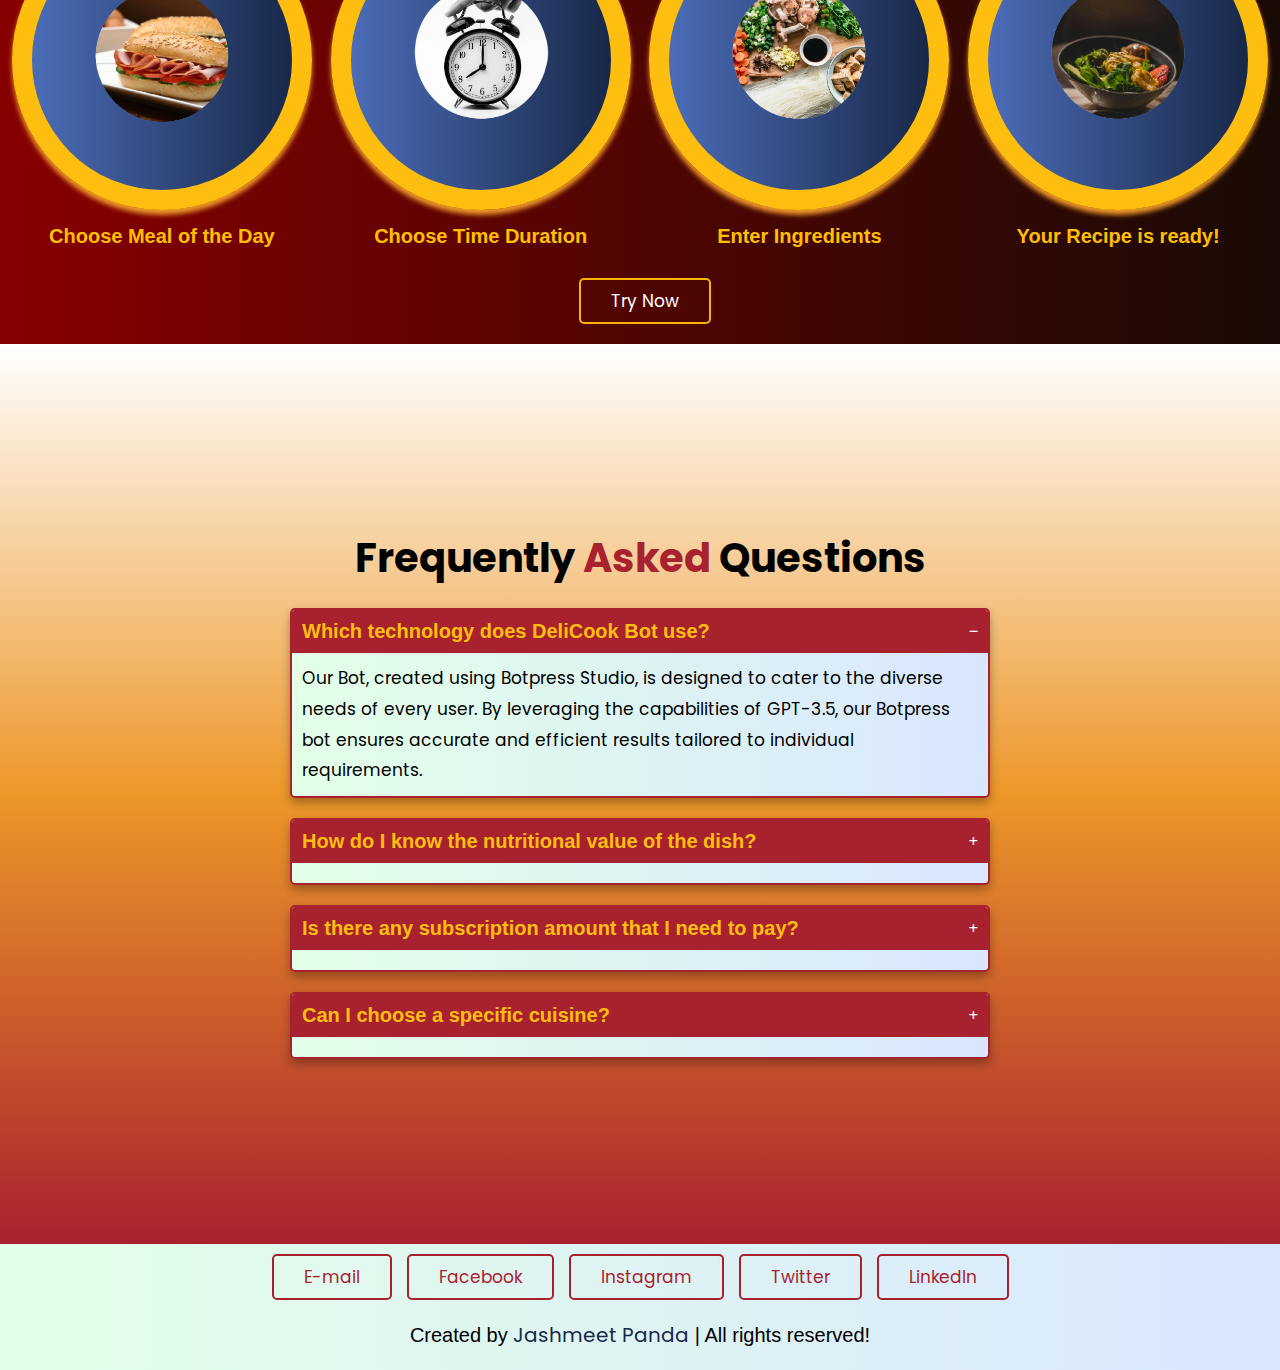
==== commit d6a46f14: "Complete" ====
--- a/index.html
+++ b/index.html
@@ -71,7 +71,7 @@
                     <i class="fas fa-star"></i>
                     <i class="far fa-star"></i>
                 </div>
-                <a target="_blank" href="https://www.indianhealthyrecipes.com/paneer-butter-masala-restaurant-style/" class="btn">View</a>
+                <a target="_blank" href="pbm.html" class="btn">View</a>
             </div>
 
             <div class="box">
@@ -85,21 +85,21 @@
                     <i class="fas fa-star"></i>
                     <i class="far fa-star"></i>
                 </div>
-                <a target="_blank" href="https://www.indianhealthyrecipes.com/chicken-biryani-recipe/" class="btn">View</a>
+                <a target="_blank" href="cb.html" class="btn">View</a>
             </div>
 
             <div class="box">
                 <span class="Time">25 - 35 mins</span>
                 <img class"image" src="Idli.jpg" height="300" alt="">
-                <h3 class="h3">Idli</h3>
-                <div class="stars">
-                    <i class="fas fa-star"></i>
-                    <i class="fas fa-star"></i>
-                    <i class="fas fa-star"></i>
-                    <i class="fas fa-star"></i>
-                    <i class="far fa-star"></i>
-                </div>
-                <a target="_blank" href="https://www.indianhealthyrecipes.com/soft-idli-recipe-using-idli-rava/" class="btn">View </a>
+                <h3 class="h3">Rawa Idli</h3>
+                <div class="stars">
+                    <i class="fas fa-star"></i>
+                    <i class="fas fa-star"></i>
+                    <i class="fas fa-star"></i>
+                    <i class="fas fa-star"></i>
+                    <i class="far fa-star"></i>
+                </div>
+                <a target="_blank" href="idli.html" class="btn">View </a>
             </div>
 
             <div class="box">
@@ -113,7 +113,7 @@
                     <i class="fas fa-star"></i>
                     <i class="far fa-star"></i>
                 </div>
-                <a target="_blank" href="https://www.indianhealthyrecipes.com/french-fries/" class="btn">View</a>
+                <a target="_blank" href="ff.html" class="btn">View</a>
             </div>
 
             <!-- <div class="box">
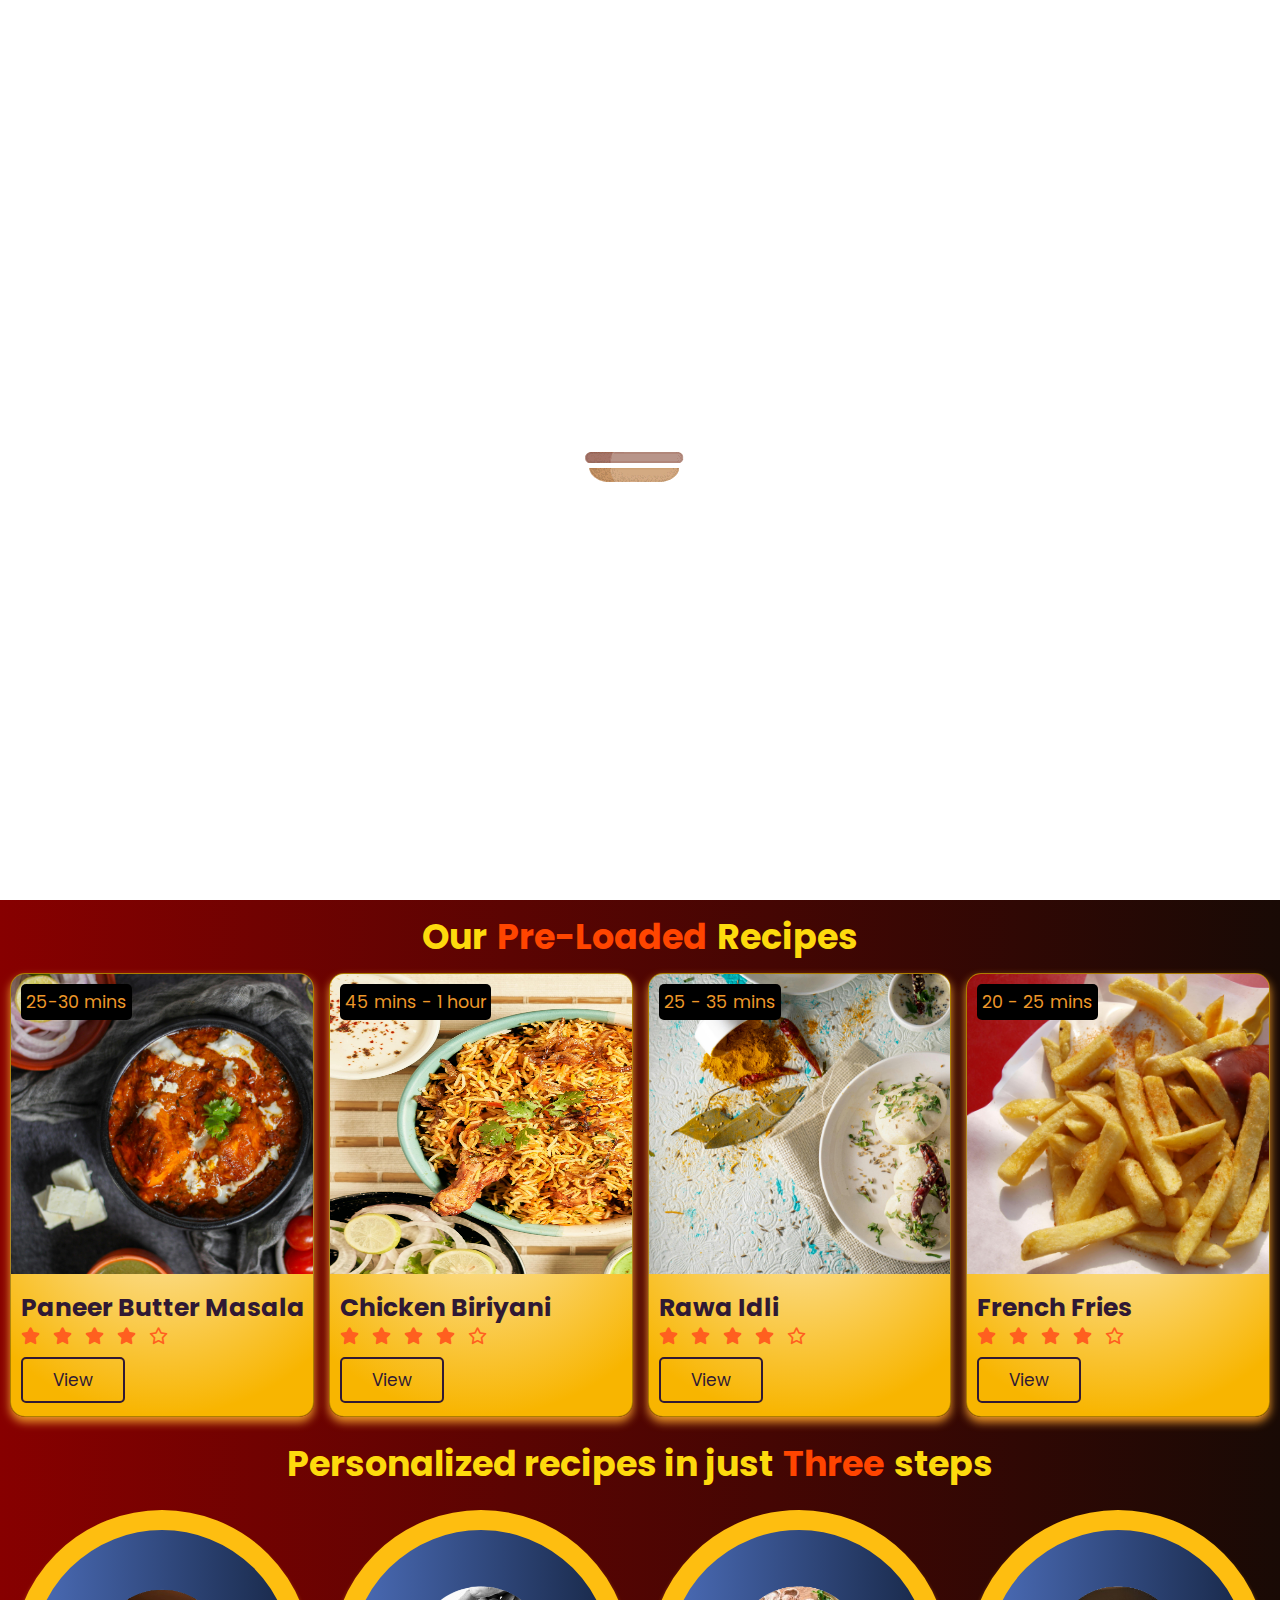
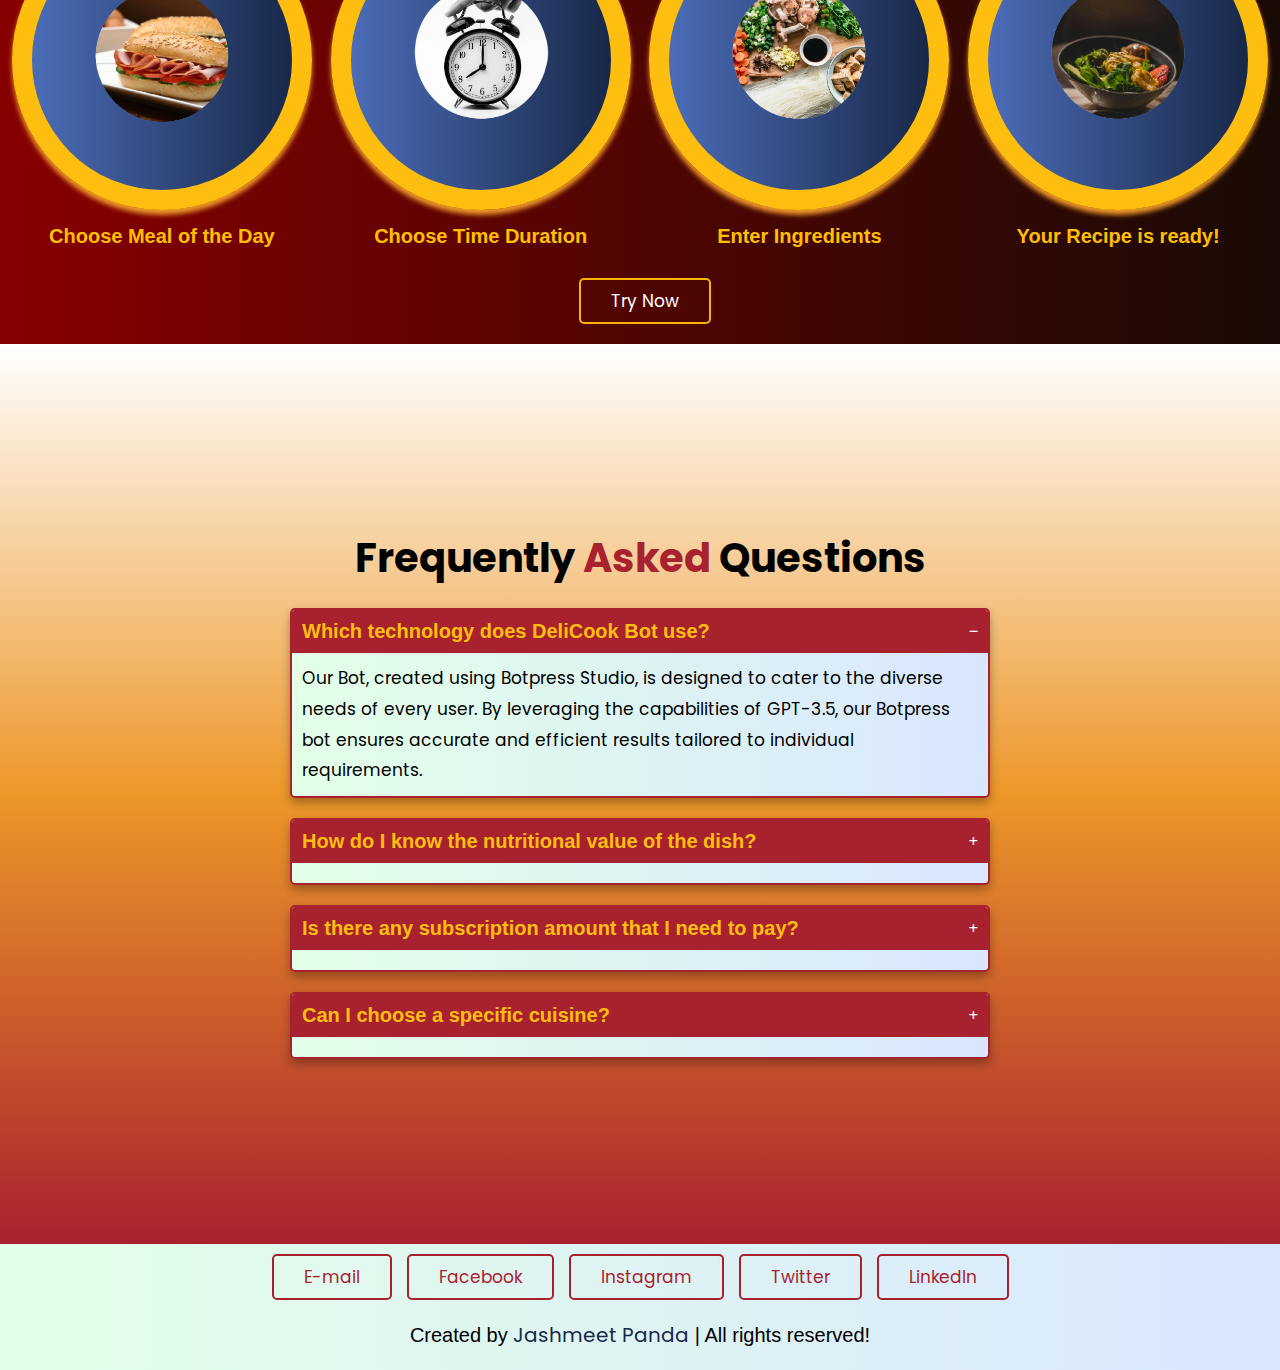
==== commit 05e75cb3: "final commit" ====
--- a/index.html
+++ b/index.html
@@ -76,7 +76,7 @@
 
             <div class="box">
                 <span class="Time">45 mins - 1 hour</span>
-                <img class"image" src="biriyani.jpg" height="300" width="400" alt="">
+                <img class"image" src="biriyani.jpg" height="300" width="450" alt="">
                 <h3 class="h3">Chicken Biriyani</h3>
                 <div class="stars">
                     <i class="fas fa-star"></i>
